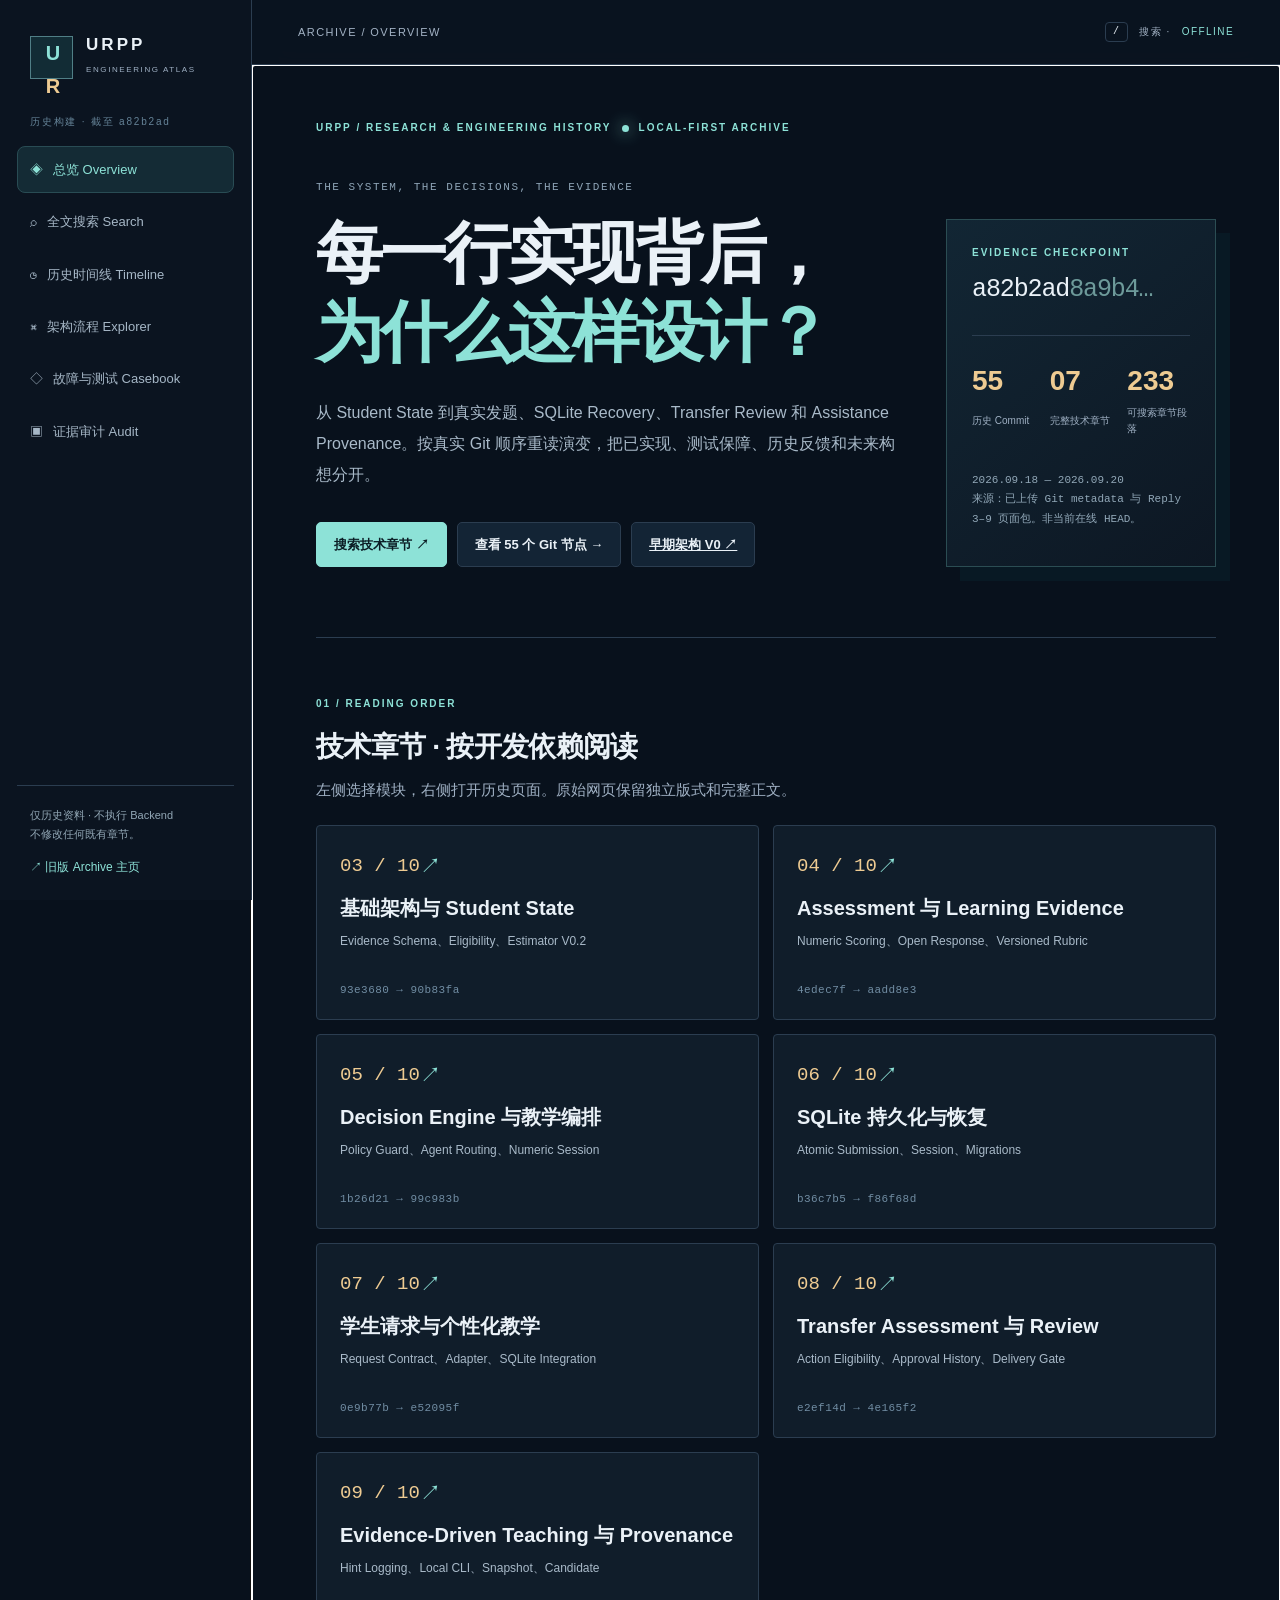
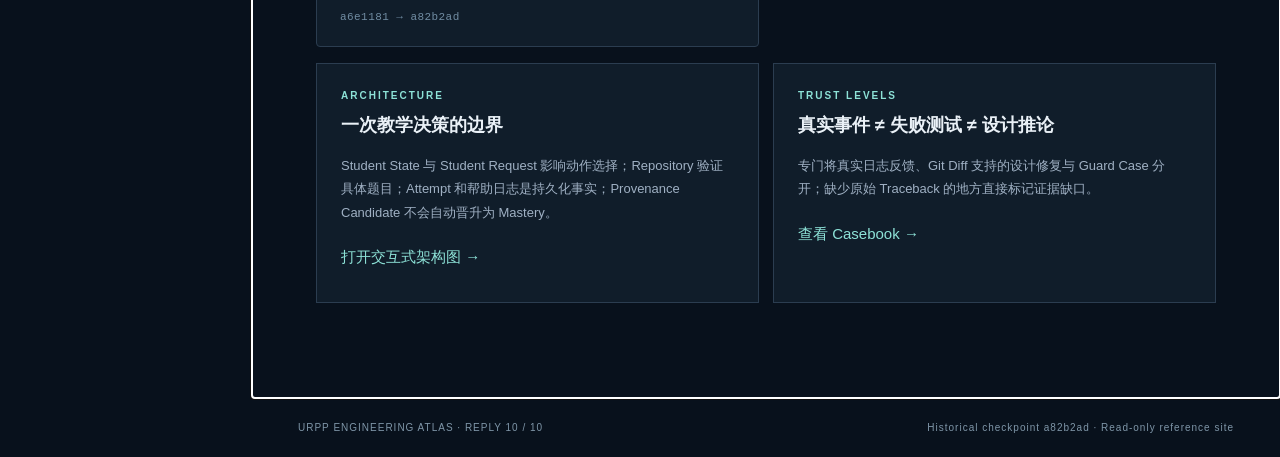
==== engineering-archive/atlas/index.html @ 7a7aff9f "docs: archive URPP engineering history and atlas" ====
<!doctype html><html lang="zh-CN"><head><meta charset="utf-8"><meta name="viewport" content="width=device-width, initial-scale=1"><meta name="color-scheme" content="dark"><title>URPP · Engineering Atlas</title><link rel="stylesheet" href="site.css"></head><body>
<a class="skip" href="#workspace">跳至正文</a>
<div class="app-shell"><aside class="rail" aria-label="主导航"><a class="brand" href="#overview"><span class="brand-mark">U<span>R</span></span><span><strong>URPP</strong><small>ENGINEERING ATLAS</small></span></a><div class="rail-caption">历史构建 · 截至 a82b2ad</div><nav id="side-nav"><a href="#overview" data-view="overview" aria-current="page">◈ <span>总览 Overview</span></a><a href="#search" data-view="search">⌕ <span>全文搜索 Search</span></a><a href="#timeline" data-view="timeline">◷ <span>历史时间线 Timeline</span></a><a href="#architecture" data-view="architecture">⌘ <span>架构流程 Explorer</span></a><a href="#casebook" data-view="casebook">◇ <span>故障与测试 Casebook</span></a><a href="#audit" data-view="audit">▣ <span>证据审计 Audit</span></a></nav><div class="rail-bottom"><div class="rail-note">仅历史资料 · 不执行 Backend<br>不修改任何既有章节。</div><a class="classic" href="../index.html">↗ 旧版 Archive 主页</a></div></aside>
<div class="content-shell"><header class="toolbar"><button id="menu-toggle" class="icon-button" aria-label="打开导航">☰</button><div id="breadcrumb">ARCHIVE / OVERVIEW</div><div class="toolbar-right"><kbd>/</kbd> 搜索 · <span id="atlas-status">OFFLINE</span></div></header><main id="workspace" tabindex="-1"><section class="view" id="view-overview"><div class="eyebrow">URPP / RESEARCH & ENGINEERING HISTORY <span class="status-dot"></span> LOCAL-FIRST ARCHIVE</div><div class="hero"><div><p class="super-title">THE SYSTEM, THE DECISIONS, THE EVIDENCE</p><h1>每一行实现背后，<br><em>为什么这样设计？</em></h1><p class="lead">从 Student State 到真实发题、SQLite Recovery、Transfer Review 和 Assistance Provenance。按真实 Git 顺序重读演变，把已实现、测试保障、历史反馈和未来构想分开。</p><div class="hero-buttons"><button class="button primary" data-jump="search">搜索技术章节 ↗</button><button class="button secondary" data-jump="timeline">查看 55 个 Git 节点 →</button><a class="button secondary" href="../pages/early-architecture.html" target="_blank" rel="noopener">早期架构 V0 ↗</a></div></div><div class="hero-aside"><div class="run-label">EVIDENCE CHECKPOINT</div><div class="sha">a82b2ad<span>8a9b4…</span></div><div class="stats"><div><b>55</b><span>历史 Commit</span></div><div><b>07</b><span>完整技术章节</span></div><div><b id="sections-stat">—</b><span>可搜索章节段落</span></div></div><p>2026.09.18 — 2026.09.20<br>来源：已上传 Git metadata 与 Reply 3–9 页面包。非当前在线 HEAD。</p></div></div><div class="section-title"><span>01 / READING ORDER</span><h2>技术章节 · 按开发依赖阅读</h2><p>左侧选择模块，右侧打开历史页面。原始网页保留独立版式和完整正文。</p></div><div class="chapter-grid" id="chapter-grid"></div><div class="two-column bottom-panels"><section class="panel"><div class="panel-kicker">ARCHITECTURE</div><h3>一次教学决策的边界</h3><p>Student State 与 Student Request 影响动作选择；Repository 验证具体题目；Attempt 和帮助日志是持久化事实；Provenance Candidate 不会自动晋升为 Mastery。</p><button class="link-button" data-jump="architecture">打开交互式架构图 →</button></section><section class="panel"><div class="panel-kicker">TRUST LEVELS</div><h3>真实事件 ≠ 失败测试 ≠ 设计推论</h3><p>专门将真实日志反馈、Git Diff 支持的设计修复与 Guard Case 分开；缺少原始 Traceback 的地方直接标记证据缺口。</p><button class="link-button" data-jump="casebook">查看 Casebook →</button></section></div></section>
<section class="view" id="view-search" hidden><div class="page-heading"><span>02 / CROSS-CHAPTER SEARCH</span><h1>检索七篇技术手册</h1><p>在本地预构建的 Markdown 搜索索引中查找 Commit、函数名、错误和设计理由。无需服务器、联网或浏览器读取本地文件。</p></div><label class="search-box" for="global-search"><span aria-hidden="true">⌕</span><input id="global-search" type="search" autocomplete="off" placeholder="例如：assistance_level_unknown / migration / reviewer / as_of"/><kbd>Enter</kbd></label><div class="filter-row" id="search-filters"></div><div class="search-meta" id="search-meta" aria-live="polite"></div><div class="search-results" id="search-results"></div></section>
<section class="view" id="view-timeline" hidden><div class="page-heading"><span>03 / HISTORICAL CHECKPOINTS</span><h1>55 次提交，按发生顺序</h1><p>来自你本地导出的 Git 元数据。日期和 Commit Subject 是 Git 记录；这条时间线不能证明每个提交都经历了真实用户运行。</p></div><div class="filter-row" id="timeline-filters"></div><div class="timeline" id="timeline-items"></div></section>
<section class="view" id="view-architecture" hidden><div class="page-heading"><span>04 / EXECUTION & TRUST</span><h1>Architecture Explorer</h1><p>点击每个节点查看输入、持久化状态和不能跨越的证据边界。连线展示概念性数据流，并非运行时调用图或 13E 所有函数的精确调用顺序。</p></div><div class="flow-canvas"><div class="flow-title">TEACHING LOOP <span>CONCEPTUAL MAP · NOT AN EXECUTABLE TRACE</span></div><div class="flow-stack" id="flow-stack"></div><div class="flow-explain" id="flow-explain" aria-live="polite"></div></div><div class="panel limitation"><h3>当前历史能力边界</h3><p>底层 Recoverable Session 可以从持久化数据恢复，但本地 CLI 拒绝重开已有 SQLite 文件。Review 应用能够保存审批历史，然而 Transfer Delivery Gate 在本历史节点仍未接入可信批准来源。SHA-256 检查来源一致性，不等于身份认证或独立学习证明。</p></div></section>
<section class="view" id="view-casebook" hidden><div class="page-heading"><span>05 / FAILURE ANALYSIS</span><h1>故障与防护案例</h1><p>故障标签表示证据类型，不把被构造出来的测试故障当成生产事故。完整的源码细节请进入对应技术章节。</p></div><div class="filter-row" id="case-filters"></div><div class="cases" id="cases"></div></section>
<section class="view" id="view-audit" hidden><div class="page-heading"><span>06 / EVIDENCE AUDIT</span><h1>历史资料能证明什么？</h1><p>本页基于已上传压缩包作文件和索引级检查；没有重新运行你的 Mac Backend、也没有读取实际学生数据库。</p></div><div class="audit-summary" id="audit-summary"></div><div class="section-title"><span>SOURCE INVENTORY</span><h2>逐章来源和局限</h2></div><div id="audit-table"></div><div class="panel audit-warnings"><h3>目前不能据此宣称的能力</h3><div id="audit-warnings"></div></div><div class="panel"><h3>如何独立复核</h3><p>打开对应章节的 Source Index，按 Git Commit、历史 ZIP 路径和测试文件追溯。索引缺失或较简略时，应直接对照原始 Source Pack 和历史提交。文件散列只能检测内容变化，不能授予真人 Reviewer 权限。</p><p><a href="audit.json" target="_blank" rel="noopener">查看 Reply 10 JSON 审计清单 ↗</a></p></div></section>
<section class="view" id="view-reader" hidden><div class="reader-bar"><button class="button secondary" id="reader-back">← 返回</button><div><div class="reader-overline">TECHNICAL CHAPTER · ORIGINAL FILE</div><h2 id="reader-title">—</h2></div><a id="reader-tab" href="#" target="_blank" rel="noopener">在新标签页打开 ↗</a></div><div class="reader-links" id="reader-links"></div><div class="iframe-wrap"><iframe id="reader-frame" title="URPP 技术章节阅读器" loading="lazy"></iframe></div><div class="reader-footer">嵌入原有完整 HTML 章节，不重写或覆盖原文章。章节内部的“返回主页”仍指向旧版 Archive；使用本阅读器上方的“返回”可回到 Atlas。</div></section></main><footer class="footer"><span>URPP ENGINEERING ATLAS · REPLY 10 / 10</span><span>Historical checkpoint a82b2ad · Read-only reference site</span></footer></div></div><script src="data.js"></script><script src="site.js"></script></body></html>
---- engineering-archive/atlas/site.css ----
:root{color-scheme:dark;--bg:#08111c;--rail:#0b1420;--surface:#101d2a;--surface2:#152537;--stroke:#2b3d50;--ink:#eaf1f7;--muted:#9fb0c3;--accent:#8de2d7;--gold:#eecb92;--blue:#88b9fa;--paper:#f3f8fb}*{box-sizing:border-box}html{scroll-behavior:smooth}body{margin:0;background:var(--bg);color:var(--ink);font:15px/1.65 -apple-system,BlinkMacSystemFont,"Segoe UI","Noto Sans CJK SC",Arial,sans-serif}button,input{font:inherit}button,a{ -webkit-tap-highlight-color:transparent}a{color:var(--accent)}a:focus-visible,button:focus-visible,input:focus-visible{outline:2px solid var(--accent);outline-offset:4px}button{cursor:pointer}.skip{position:absolute;left:-999px}.skip:focus{left:12px;top:12px;z-index:999}.app-shell{display:grid;grid-template-columns:252px minmax(0,1fr);min-height:100vh}.rail{position:sticky;top:0;height:100vh;border-right:1px solid var(--stroke);background:var(--rail);display:flex;flex-direction:column;padding:30px 17px 22px;z-index:20}.brand{display:flex;align-items:center;gap:13px;text-decoration:none;color:var(--ink);padding:5px 13px 34px}.brand-mark{display:grid;place-items:center;width:43px;height:43px;border:1px solid #507f86;background:#122c35;color:var(--accent);font-weight:900;font-size:20px;letter-spacing:-3px}.brand-mark span{color:var(--gold)}.brand strong{display:block;font-size:17px;letter-spacing:.18em;line-height:1.2}.brand small{font-size:8px;color:var(--muted);letter-spacing:.20em}.rail-caption{color:#658397;font-size:10px;letter-spacing:.18em;padding:0 13px 15px}.rail nav{display:grid;gap:5px}.rail nav a{display:flex;align-items:center;gap:10px;text-decoration:none;color:#a6b7c6;padding:12px 12px;border:1px solid transparent;border-radius:8px;font-size:13px}.rail nav a:hover,.rail nav a[aria-current=page]{background:#142b35;border-color:#294c54;color:var(--accent)}.rail nav a:first-letter{font-size:20px}.rail-bottom{margin-top:auto;border-top:1px solid var(--stroke);padding:20px 13px 0}.rail-note{font-size:11px;line-height:1.7;color:#92a7b5}.classic{display:block;margin-top:15px;font-size:12px;text-decoration:none}.content-shell{min-width:0}.toolbar{height:65px;position:sticky;top:0;z-index:10;background:#0a1420ec;backdrop-filter:blur(18px);border-bottom:1px solid var(--stroke);display:flex;align-items:center;justify-content:space-between;padding:0 46px;color:#a3b3c5;font-size:11px;letter-spacing:.13em}.toolbar-right{display:flex;gap:11px;align-items:center;font-size:10px}.toolbar-right kbd{border:1px solid var(--stroke);border-radius:4px;padding:1px 7px;color:var(--ink)}#atlas-status{color:var(--accent)}.icon-button{display:none;background:none;border:0;color:var(--ink);font-size:19px}main{max-width:1540px;margin:auto;min-height:calc(100vh - 120px);padding:55px clamp(24px,5vw,78px) 95px}.view[hidden]{display:none}.eyebrow,.page-heading>span,.section-title>span,.panel-kicker,.run-label,.flow-title,.reader-overline{font-size:10px;font-weight:700;letter-spacing:.20em;color:var(--accent)}.eyebrow{display:flex;gap:10px;align-items:center}.status-dot{width:7px;height:7px;background:var(--accent);box-shadow:0 0 16px var(--accent);border-radius:50%}.hero{display:grid;grid-template-columns:minmax(0,1.4fr) minmax(270px,.6fr);gap:45px;align-items:end;padding:30px 0 70px;border-bottom:1px solid var(--stroke)}.super-title{font-size:11px;letter-spacing:.14em;color:#8fa5b7;font-family:ui-monospace,Menlo,monospace}.hero h1{font-size:clamp(39px,5.2vw,75px);line-height:1.19;letter-spacing:-.045em;margin:18px 0 25px;font-weight:760}.hero h1 em{font-style:normal;color:var(--accent)}.lead{font-size:16px;max-width:700px;color:#a9bac9;line-height:1.95}.hero-buttons{display:flex;flex-wrap:wrap;gap:10px;margin-top:31px}.button{border-radius:5px;padding:11px 17px;font-size:13px;font-weight:650;border:1px solid var(--stroke)}.primary{background:var(--accent);color:#0b1d25;border-color:var(--accent)}.secondary{background:#132435;color:var(--ink)}.button:hover{filter:brightness(1.12)}.hero-aside{border:1px solid #2b4d53;background:linear-gradient(140deg,#122634,#0d1723);padding:25px;box-shadow:14px 14px 0 #081924}.sha{font:25px/1.5 ui-monospace,Menlo,monospace;color:var(--ink);letter-spacing:-.045em;margin:9px 0 27px}.sha span{color:#6d9a9a}.stats{display:grid;grid-template-columns:repeat(3,1fr);gap:15px;border-top:1px solid var(--stroke);padding:22px 0}.stats>div{display:grid}.stats b{font-size:28px;font-weight:650;color:var(--gold)}.stats span{font-size:10px;color:var(--muted)}.hero-aside p{font:11px/1.8 ui-monospace,Menlo,monospace;color:#91a7b7}.section-title{margin:52px 0 22px}.section-title h2{font-size:28px;margin:9px 0 0;letter-spacing:-.025em}.section-title p{color:var(--muted);margin-top:8px}.chapter-grid{display:grid;grid-template-columns:repeat(2,minmax(0,1fr));gap:14px}.chapter-card{text-align:left;position:relative;border:1px solid var(--stroke);background:var(--surface);color:var(--ink);padding:23px;min-height:195px;display:flex;flex-direction:column;gap:10px;border-radius:4px;transition:transform .15s,border .15s}.chapter-card:hover{transform:translateY(-2px);border-color:#5ba9a6;background:#142838}.card-top{display:flex;justify-content:space-between;align-items:center}.card-no{font:19px ui-monospace,Menlo,monospace;color:var(--gold)}.card-arrow{font-size:21px;color:var(--accent)}.chapter-card h3{font-size:20px;line-height:1.4;margin:1px 0 0}.chapter-card p{color:#a9bac9;font-size:12px;margin:0}.chapter-card small{color:#718da3;letter-spacing:.04em;margin-top:auto;font:11px ui-monospace,Menlo,monospace}.two-column{display:grid;grid-template-columns:repeat(2,minmax(0,1fr));gap:14px}.bottom-panels{margin-top:16px}.panel{border:1px solid var(--stroke);background:var(--surface);padding:24px}.panel h3{font-size:18px;margin:7px 0 10px}.panel p{color:var(--muted);font-size:13px;line-height:1.8}.link-button{border:0;background:none;color:var(--accent);padding:8px 0;text-align:left}.page-heading{margin:0 0 28px;max-width:840px}.page-heading h1{font-size:clamp(31px,4.1vw,54px);letter-spacing:-.045em;line-height:1.2;margin:12px 0 15px}.page-heading p{color:var(--muted);font-size:15px}.search-box{display:flex;align-items:center;border:1px solid #508e8d;background:#122736;padding:12px 20px;gap:15px;margin:28px 0 15px}.search-box span{font-size:28px;color:var(--accent)}.search-box input{flex:1;width:0;color:var(--ink);background:none;border:0;outline:none;font-size:16px}.search-box kbd{font-size:10px;color:#7893a4}.filter-row{display:flex;flex-wrap:wrap;gap:7px;margin:15px 0 26px}.chip{color:#bac9d5;background:transparent;border:1px solid var(--stroke);border-radius:40px;padding:7px 12px;font-size:11px}.chip.selected,.chip:hover{background:#18343f;color:var(--accent);border-color:#558f8c}.search-meta{font-size:12px;color:var(--muted);margin:15px 0}.search-results,.cases,.timeline{display:grid;gap:12px}.result,.commit-row,.case{border:1px solid var(--stroke);background:var(--surface);border-radius:3px;padding:20px 23px}.result{display:grid;gap:6px;text-align:left;color:inherit;width:100%}.result:hover,.commit-row:hover{border-color:#558f8c}.result .tag,.commit-row .tag,.case .tag{font:11px ui-monospace,Menlo,monospace;color:var(--accent)}.result h3{font-size:18px;margin:0}.result p{font-size:12px;line-height:1.7;color:#9fb2c4;margin:0;overflow-wrap:anywhere}.result mark{background:#38564e;color:#fff;padding:0 2px}.empty{color:var(--muted);border:1px dashed var(--stroke);padding:28px}.commit-row{display:grid;grid-template-columns:125px minmax(0,1fr) 90px;align-items:center;gap:18px;text-align:left;width:100%;color:inherit}.commit-row time,.commit-row code{font:11px ui-monospace,Menlo,monospace;color:var(--gold)}.commit-row .subject{font-size:13px;overflow-wrap:anywhere}.commit-row .chapter-label{font-size:11px;color:var(--accent);text-align:right}.flow-canvas{border:1px solid #345361;background:radial-gradient(circle at 80% 0,#193341,#111e2c 55%);padding:25px}.flow-title{display:flex;justify-content:space-between;gap:14px;color:var(--gold)}.flow-title span{font-size:9px;color:#8b9ba9}.flow-stack{display:grid;grid-template-columns:repeat(3,minmax(0,1fr));gap:17px;margin:25px 0}.flow-node{display:flex;flex-direction:column;gap:5px;min-height:103px;text-align:left;color:var(--ink);padding:18px;border:1px solid var(--stroke);background:#0d1b29}.flow-node:hover,.flow-node.selected{border-color:var(--accent);box-shadow:0 0 0 1px #244e52}.flow-node b{font-size:14px}.flow-node small{font-size:10px;color:#88a3b8}.flow-node .node-type{font:10px ui-monospace,Menlo,monospace;color:var(--accent)}.flow-explain{border-top:1px solid var(--stroke);padding-top:18px;color:#b6c4d2;min-height:145px}.flow-explain h3{margin:0 0 8px;color:var(--ink)}.flow-explain p{margin:0 0 10px}.flow-explain a{font-size:12px}.limitation{margin-top:18px;border-left:3px solid var(--gold)}.case h3{font-size:19px;margin:8px 0}.case p{font-size:13px;color:#acbed0}.case dl{display:grid;grid-template-columns:120px 1fr;gap:9px;font-size:12px}.case dt{color:var(--gold)}.case dd{margin:0;color:#aabbc9}.case a{font-size:12px}.audit-summary{display:grid;grid-template-columns:repeat(3,1fr);gap:12px}.audit-summary .panel strong{font:31px ui-monospace,Menlo,monospace;color:var(--gold)}.audit-summary .panel span{display:block;color:var(--muted);font-size:12px}.audit-table{border:1px solid var(--stroke)}.audit-row{padding:14px 17px;border-bottom:1px solid var(--stroke);display:grid;grid-template-columns:54px minmax(0,1fr) minmax(0,.8fr);gap:15px;align-items:center;font-size:12px}.audit-row:last-child{border-bottom:none}.audit-row strong{color:var(--gold)}.audit-row a{color:var(--accent);overflow-wrap:anywhere}.audit-warnings{margin:18px 0}.audit-warnings li{color:var(--muted);margin:9px 0}.reader-bar{display:flex;align-items:center;gap:19px;flex-wrap:wrap;border-bottom:1px solid var(--stroke);padding-bottom:21px}.reader-bar h2{margin:3px 0;font-size:19px}.reader-bar a{margin-left:auto;font-size:12px}.reader-links{display:flex;flex-wrap:wrap;gap:12px;padding:15px 0;font-size:12px}.iframe-wrap{background:#fff;border:1px solid var(--stroke);height:calc(100vh - 245px);min-height:580px}iframe{width:100%;height:100%;border:0}.reader-footer{font-size:11px;color:#8ea5b7;margin:13px 0}.footer{border-top:1px solid var(--stroke);display:flex;justify-content:space-between;padding:21px 46px;gap:10px;flex-wrap:wrap;font-size:10px;letter-spacing:.1em;color:#7f96a8}@media(max-width:1100px){.hero{grid-template-columns:1fr}.hero-aside{max-width:650px}.rail{width:220px}.app-shell{grid-template-columns:220px minmax(0,1fr)}.chapter-grid{grid-template-columns:1fr}}@media(max-width:760px){.app-shell{display:block}.rail{position:fixed;left:0;top:0;width:252px;transform:translateX(-105%);transition:transform .2s;box-shadow:15px 0 40px #03070b88}.rail.open{transform:none}.icon-button{display:block}.toolbar{padding:0 17px;height:55px}.toolbar-right{font-size:9px}main{padding:30px 20px 65px}.hero{padding-bottom:42px}.hero h1{font-size:39px}.two-column,.audit-summary{grid-template-columns:1fr}.flow-stack{grid-template-columns:1fr 1fr}.commit-row{grid-template-columns:1fr;gap:6px}.commit-row .chapter-label{text-align:left}.audit-row{grid-template-columns:1fr;gap:4px}.reader-bar a{margin-left:0}.iframe-wrap{height:calc(100vh - 200px)}.footer{padding:16px 20px}}
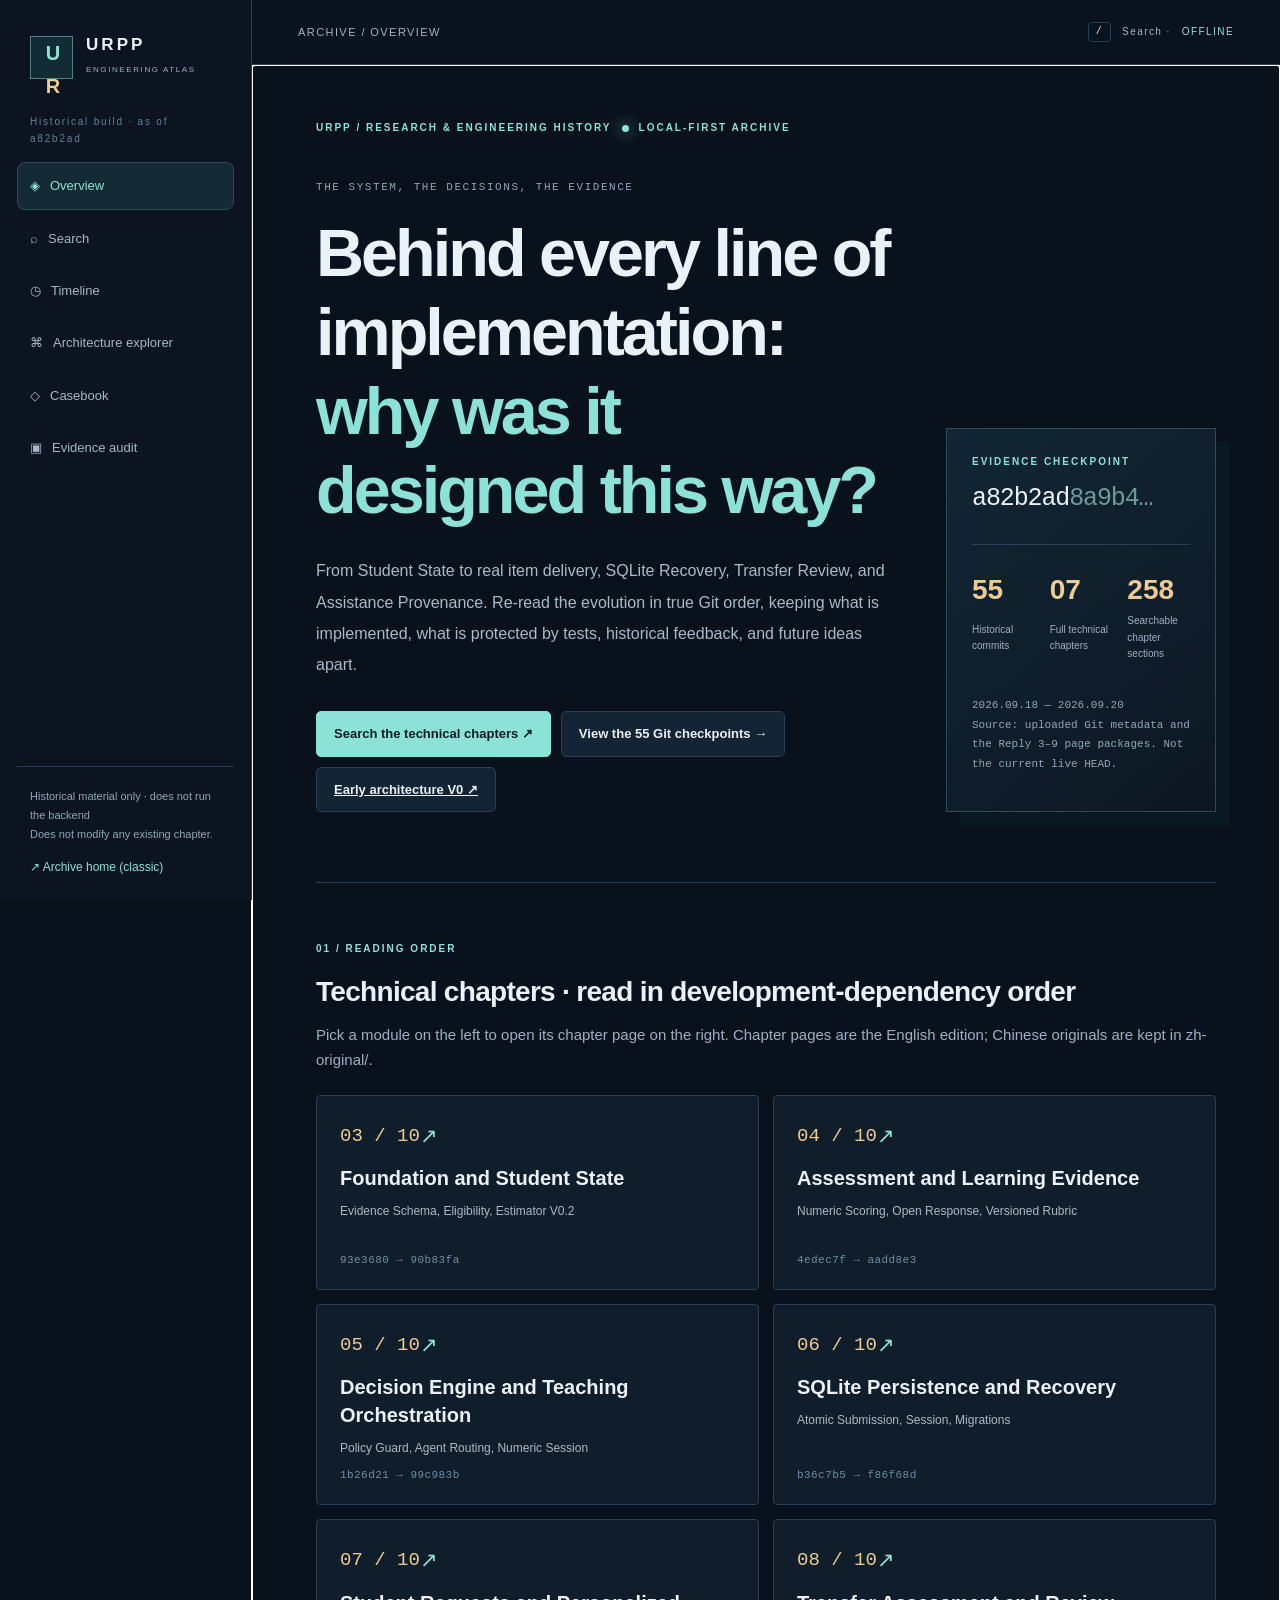
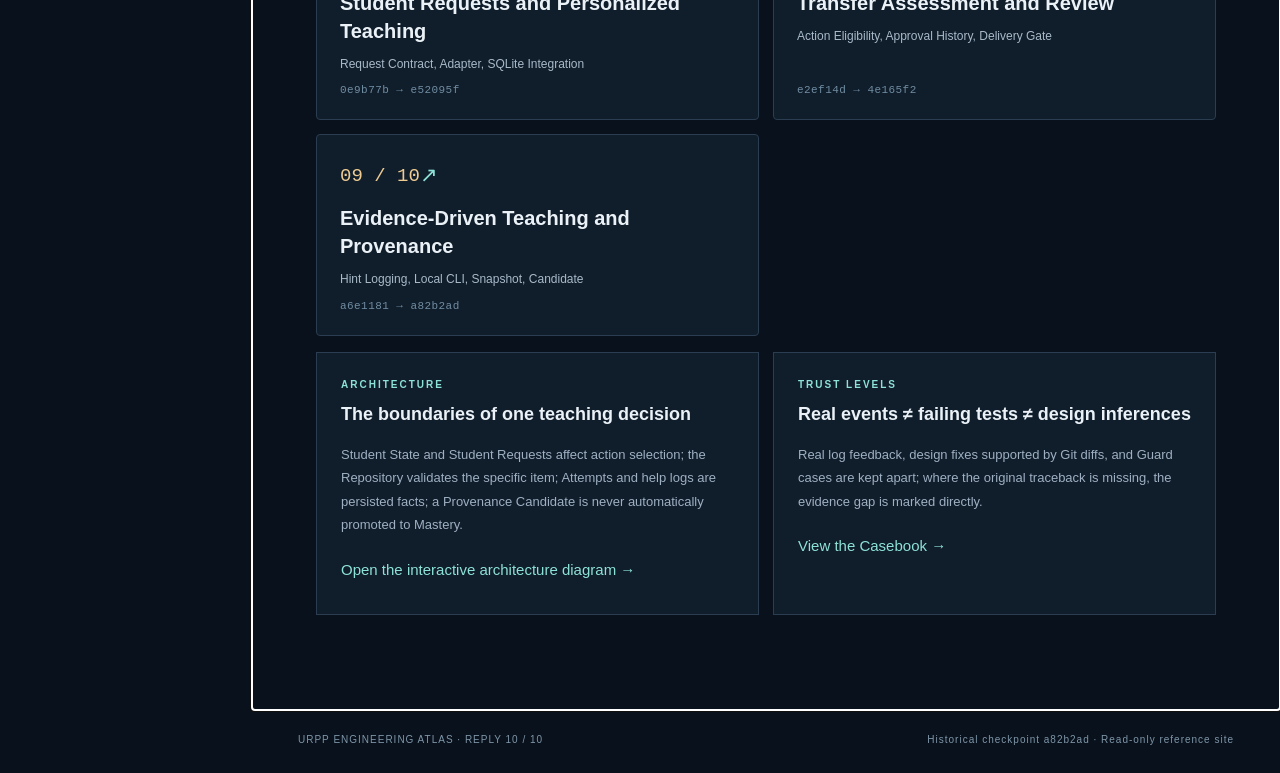
==== commit eb0930b0: "docs: translate the engineering archive to English and rebuild chapter pages Co-Authored-By: Claude " ====
--- a/engineering-archive/atlas/index.html
+++ b/engineering-archive/atlas/index.html
@@ -1,10 +1,10 @@
-<!doctype html><html lang="zh-CN"><head><meta charset="utf-8"><meta name="viewport" content="width=device-width, initial-scale=1"><meta name="color-scheme" content="dark"><title>URPP · Engineering Atlas</title><link rel="stylesheet" href="site.css"></head><body>
-<a class="skip" href="#workspace">跳至正文</a>
-<div class="app-shell"><aside class="rail" aria-label="主导航"><a class="brand" href="#overview"><span class="brand-mark">U<span>R</span></span><span><strong>URPP</strong><small>ENGINEERING ATLAS</small></span></a><div class="rail-caption">历史构建 · 截至 a82b2ad</div><nav id="side-nav"><a href="#overview" data-view="overview" aria-current="page">◈ <span>总览 Overview</span></a><a href="#search" data-view="search">⌕ <span>全文搜索 Search</span></a><a href="#timeline" data-view="timeline">◷ <span>历史时间线 Timeline</span></a><a href="#architecture" data-view="architecture">⌘ <span>架构流程 Explorer</span></a><a href="#casebook" data-view="casebook">◇ <span>故障与测试 Casebook</span></a><a href="#audit" data-view="audit">▣ <span>证据审计 Audit</span></a></nav><div class="rail-bottom"><div class="rail-note">仅历史资料 · 不执行 Backend<br>不修改任何既有章节。</div><a class="classic" href="../index.html">↗ 旧版 Archive 主页</a></div></aside>
-<div class="content-shell"><header class="toolbar"><button id="menu-toggle" class="icon-button" aria-label="打开导航">☰</button><div id="breadcrumb">ARCHIVE / OVERVIEW</div><div class="toolbar-right"><kbd>/</kbd> 搜索 · <span id="atlas-status">OFFLINE</span></div></header><main id="workspace" tabindex="-1"><section class="view" id="view-overview"><div class="eyebrow">URPP / RESEARCH & ENGINEERING HISTORY <span class="status-dot"></span> LOCAL-FIRST ARCHIVE</div><div class="hero"><div><p class="super-title">THE SYSTEM, THE DECISIONS, THE EVIDENCE</p><h1>每一行实现背后，<br><em>为什么这样设计？</em></h1><p class="lead">从 Student State 到真实发题、SQLite Recovery、Transfer Review 和 Assistance Provenance。按真实 Git 顺序重读演变，把已实现、测试保障、历史反馈和未来构想分开。</p><div class="hero-buttons"><button class="button primary" data-jump="search">搜索技术章节 ↗</button><button class="button secondary" data-jump="timeline">查看 55 个 Git 节点 →</button><a class="button secondary" href="../pages/early-architecture.html" target="_blank" rel="noopener">早期架构 V0 ↗</a></div></div><div class="hero-aside"><div class="run-label">EVIDENCE CHECKPOINT</div><div class="sha">a82b2ad<span>8a9b4…</span></div><div class="stats"><div><b>55</b><span>历史 Commit</span></div><div><b>07</b><span>完整技术章节</span></div><div><b id="sections-stat">—</b><span>可搜索章节段落</span></div></div><p>2026.09.18 — 2026.09.20<br>来源：已上传 Git metadata 与 Reply 3–9 页面包。非当前在线 HEAD。</p></div></div><div class="section-title"><span>01 / READING ORDER</span><h2>技术章节 · 按开发依赖阅读</h2><p>左侧选择模块，右侧打开历史页面。原始网页保留独立版式和完整正文。</p></div><div class="chapter-grid" id="chapter-grid"></div><div class="two-column bottom-panels"><section class="panel"><div class="panel-kicker">ARCHITECTURE</div><h3>一次教学决策的边界</h3><p>Student State 与 Student Request 影响动作选择；Repository 验证具体题目；Attempt 和帮助日志是持久化事实；Provenance Candidate 不会自动晋升为 Mastery。</p><button class="link-button" data-jump="architecture">打开交互式架构图 →</button></section><section class="panel"><div class="panel-kicker">TRUST LEVELS</div><h3>真实事件 ≠ 失败测试 ≠ 设计推论</h3><p>专门将真实日志反馈、Git Diff 支持的设计修复与 Guard Case 分开；缺少原始 Traceback 的地方直接标记证据缺口。</p><button class="link-button" data-jump="casebook">查看 Casebook →</button></section></div></section>
-<section class="view" id="view-search" hidden><div class="page-heading"><span>02 / CROSS-CHAPTER SEARCH</span><h1>检索七篇技术手册</h1><p>在本地预构建的 Markdown 搜索索引中查找 Commit、函数名、错误和设计理由。无需服务器、联网或浏览器读取本地文件。</p></div><label class="search-box" for="global-search"><span aria-hidden="true">⌕</span><input id="global-search" type="search" autocomplete="off" placeholder="例如：assistance_level_unknown / migration / reviewer / as_of"/><kbd>Enter</kbd></label><div class="filter-row" id="search-filters"></div><div class="search-meta" id="search-meta" aria-live="polite"></div><div class="search-results" id="search-results"></div></section>
-<section class="view" id="view-timeline" hidden><div class="page-heading"><span>03 / HISTORICAL CHECKPOINTS</span><h1>55 次提交，按发生顺序</h1><p>来自你本地导出的 Git 元数据。日期和 Commit Subject 是 Git 记录；这条时间线不能证明每个提交都经历了真实用户运行。</p></div><div class="filter-row" id="timeline-filters"></div><div class="timeline" id="timeline-items"></div></section>
-<section class="view" id="view-architecture" hidden><div class="page-heading"><span>04 / EXECUTION & TRUST</span><h1>Architecture Explorer</h1><p>点击每个节点查看输入、持久化状态和不能跨越的证据边界。连线展示概念性数据流，并非运行时调用图或 13E 所有函数的精确调用顺序。</p></div><div class="flow-canvas"><div class="flow-title">TEACHING LOOP <span>CONCEPTUAL MAP · NOT AN EXECUTABLE TRACE</span></div><div class="flow-stack" id="flow-stack"></div><div class="flow-explain" id="flow-explain" aria-live="polite"></div></div><div class="panel limitation"><h3>当前历史能力边界</h3><p>底层 Recoverable Session 可以从持久化数据恢复，但本地 CLI 拒绝重开已有 SQLite 文件。Review 应用能够保存审批历史，然而 Transfer Delivery Gate 在本历史节点仍未接入可信批准来源。SHA-256 检查来源一致性，不等于身份认证或独立学习证明。</p></div></section>
-<section class="view" id="view-casebook" hidden><div class="page-heading"><span>05 / FAILURE ANALYSIS</span><h1>故障与防护案例</h1><p>故障标签表示证据类型，不把被构造出来的测试故障当成生产事故。完整的源码细节请进入对应技术章节。</p></div><div class="filter-row" id="case-filters"></div><div class="cases" id="cases"></div></section>
-<section class="view" id="view-audit" hidden><div class="page-heading"><span>06 / EVIDENCE AUDIT</span><h1>历史资料能证明什么？</h1><p>本页基于已上传压缩包作文件和索引级检查；没有重新运行你的 Mac Backend、也没有读取实际学生数据库。</p></div><div class="audit-summary" id="audit-summary"></div><div class="section-title"><span>SOURCE INVENTORY</span><h2>逐章来源和局限</h2></div><div id="audit-table"></div><div class="panel audit-warnings"><h3>目前不能据此宣称的能力</h3><div id="audit-warnings"></div></div><div class="panel"><h3>如何独立复核</h3><p>打开对应章节的 Source Index，按 Git Commit、历史 ZIP 路径和测试文件追溯。索引缺失或较简略时，应直接对照原始 Source Pack 和历史提交。文件散列只能检测内容变化，不能授予真人 Reviewer 权限。</p><p><a href="audit.json" target="_blank" rel="noopener">查看 Reply 10 JSON 审计清单 ↗</a></p></div></section>
-<section class="view" id="view-reader" hidden><div class="reader-bar"><button class="button secondary" id="reader-back">← 返回</button><div><div class="reader-overline">TECHNICAL CHAPTER · ORIGINAL FILE</div><h2 id="reader-title">—</h2></div><a id="reader-tab" href="#" target="_blank" rel="noopener">在新标签页打开 ↗</a></div><div class="reader-links" id="reader-links"></div><div class="iframe-wrap"><iframe id="reader-frame" title="URPP 技术章节阅读器" loading="lazy"></iframe></div><div class="reader-footer">嵌入原有完整 HTML 章节，不重写或覆盖原文章。章节内部的“返回主页”仍指向旧版 Archive；使用本阅读器上方的“返回”可回到 Atlas。</div></section></main><footer class="footer"><span>URPP ENGINEERING ATLAS · REPLY 10 / 10</span><span>Historical checkpoint a82b2ad · Read-only reference site</span></footer></div></div><script src="data.js"></script><script src="site.js"></script></body></html>+<!doctype html><html lang="en"><head><meta charset="utf-8"><meta name="viewport" content="width=device-width, initial-scale=1"><meta name="color-scheme" content="dark"><title>URPP · Engineering Atlas</title><link rel="stylesheet" href="site.css"></head><body>
+<a class="skip" href="#workspace">Skip to content</a>
+<div class="app-shell"><aside class="rail" aria-label="Main navigation"><a class="brand" href="#overview"><span class="brand-mark">U<span>R</span></span><span><strong>URPP</strong><small>ENGINEERING ATLAS</small></span></a><div class="rail-caption">Historical build · as of a82b2ad</div><nav id="side-nav"><a href="#overview" data-view="overview" aria-current="page">◈ <span>Overview</span></a><a href="#search" data-view="search">⌕ <span>Search</span></a><a href="#timeline" data-view="timeline">◷ <span>Timeline</span></a><a href="#architecture" data-view="architecture">⌘ <span>Architecture explorer</span></a><a href="#casebook" data-view="casebook">◇ <span>Casebook</span></a><a href="#audit" data-view="audit">▣ <span>Evidence audit</span></a></nav><div class="rail-bottom"><div class="rail-note">Historical material only · does not run the backend<br>Does not modify any existing chapter.</div><a class="classic" href="../index.html">↗ Archive home (classic)</a></div></aside>
+<div class="content-shell"><header class="toolbar"><button id="menu-toggle" class="icon-button" aria-label="Open navigation">☰</button><div id="breadcrumb">ARCHIVE / OVERVIEW</div><div class="toolbar-right"><kbd>/</kbd> Search · <span id="atlas-status">OFFLINE</span></div></header><main id="workspace" tabindex="-1"><section class="view" id="view-overview"><div class="eyebrow">URPP / RESEARCH & ENGINEERING HISTORY <span class="status-dot"></span> LOCAL-FIRST ARCHIVE</div><div class="hero"><div><p class="super-title">THE SYSTEM, THE DECISIONS, THE EVIDENCE</p><h1>Behind every line of implementation:<br><em>why was it designed this way?</em></h1><p class="lead">From Student State to real item delivery, SQLite Recovery, Transfer Review, and Assistance Provenance. Re-read the evolution in true Git order, keeping what is implemented, what is protected by tests, historical feedback, and future ideas apart.</p><div class="hero-buttons"><button class="button primary" data-jump="search">Search the technical chapters ↗</button><button class="button secondary" data-jump="timeline">View the 55 Git checkpoints →</button><a class="button secondary" href="../pages/early-architecture.html" target="_blank" rel="noopener">Early architecture V0 ↗</a></div></div><div class="hero-aside"><div class="run-label">EVIDENCE CHECKPOINT</div><div class="sha">a82b2ad<span>8a9b4…</span></div><div class="stats"><div><b>55</b><span>Historical commits</span></div><div><b>07</b><span>Full technical chapters</span></div><div><b id="sections-stat">—</b><span>Searchable chapter sections</span></div></div><p>2026.09.18 — 2026.09.20<br>Source: uploaded Git metadata and the Reply 3–9 page packages. Not the current live HEAD.</p></div></div><div class="section-title"><span>01 / READING ORDER</span><h2>Technical chapters · read in development-dependency order</h2><p>Pick a module on the left to open its chapter page on the right. Chapter pages are the English edition; Chinese originals are kept in zh-original/.</p></div><div class="chapter-grid" id="chapter-grid"></div><div class="two-column bottom-panels"><section class="panel"><div class="panel-kicker">ARCHITECTURE</div><h3>The boundaries of one teaching decision</h3><p>Student State and Student Requests affect action selection; the Repository validates the specific item; Attempts and help logs are persisted facts; a Provenance Candidate is never automatically promoted to Mastery.</p><button class="link-button" data-jump="architecture">Open the interactive architecture diagram →</button></section><section class="panel"><div class="panel-kicker">TRUST LEVELS</div><h3>Real events ≠ failing tests ≠ design inferences</h3><p>Real log feedback, design fixes supported by Git diffs, and Guard cases are kept apart; where the original traceback is missing, the evidence gap is marked directly.</p><button class="link-button" data-jump="casebook">View the Casebook →</button></section></div></section>
+<section class="view" id="view-search" hidden><div class="page-heading"><span>02 / CROSS-CHAPTER SEARCH</span><h1>Search the seven technical handbooks</h1><p>Find commits, function names, errors, and design reasons in a locally prebuilt Markdown search index. No server, network, or browser file access needed.</p></div><label class="search-box" for="global-search"><span aria-hidden="true">⌕</span><input id="global-search" type="search" autocomplete="off" placeholder="e.g. assistance_level_unknown / migration / reviewer / as_of"/><kbd>Enter</kbd></label><div class="filter-row" id="search-filters"></div><div class="search-meta" id="search-meta" aria-live="polite"></div><div class="search-results" id="search-results"></div></section>
+<section class="view" id="view-timeline" hidden><div class="page-heading"><span>03 / HISTORICAL CHECKPOINTS</span><h1>55 commits, in order</h1><p>From your locally exported Git metadata. Dates and commit subjects are Git records; this timeline cannot prove every commit went through a real user run.</p></div><div class="filter-row" id="timeline-filters"></div><div class="timeline" id="timeline-items"></div></section>
+<section class="view" id="view-architecture" hidden><div class="page-heading"><span>04 / EXECUTION & TRUST</span><h1>Architecture Explorer</h1><p>Click each node to see its inputs, persisted state, and the evidence boundaries it cannot cross. Links show conceptual data flow, not a runtime call graph or the exact call order of every 13E function.</p></div><div class="flow-canvas"><div class="flow-title">TEACHING LOOP <span>CONCEPTUAL MAP · NOT AN EXECUTABLE TRACE</span></div><div class="flow-stack" id="flow-stack"></div><div class="flow-explain" id="flow-explain" aria-live="polite"></div></div><div class="panel limitation"><h3>Current historical capability boundaries</h3><p>The underlying Recoverable Session can recover from persisted data, but the local CLI refuses to reopen existing SQLite files. The Review application can store approval history, yet at this historical checkpoint the Transfer Delivery Gate is still not connected to a trusted approval source. SHA-256 checks source consistency; it is not identity authentication or proof of independent learning.</p></div></section>
+<section class="view" id="view-casebook" hidden><div class="page-heading"><span>05 / FAILURE ANALYSIS</span><h1>Failure and protection cases</h1><p>Failure labels show the type of evidence; constructed test failures are never treated as production incidents. See the matching technical chapter for full source details.</p></div><div class="filter-row" id="case-filters"></div><div class="cases" id="cases"></div></section>
+<section class="view" id="view-audit" hidden><div class="page-heading"><span>06 / EVIDENCE AUDIT</span><h1>What can the historical material prove?</h1><p>This page does file- and index-level checks on the uploaded archives; it did not re-run your Mac backend or read any real student database.</p></div><div class="audit-summary" id="audit-summary"></div><div class="section-title"><span>SOURCE INVENTORY</span><h2>Sources and limits by chapter</h2></div><div id="audit-table"></div><div class="panel audit-warnings"><h3>Capabilities that cannot be claimed from this</h3><div id="audit-warnings"></div></div><div class="panel"><h3>How to verify independently</h3><p>Open the chapter's Source Index and trace by Git commit, historical ZIP path, and test file. Where an index is missing or brief, compare directly against the original Source Pack and historical commits. A file hash only detects content changes; it cannot grant a human Reviewer permission.</p><p><a href="audit.json" target="_blank" rel="noopener">View the Reply 10 JSON audit list ↗</a></p></div></section>
+<section class="view" id="view-reader" hidden><div class="reader-bar"><button class="button secondary" id="reader-back">← Back</button><div><div class="reader-overline">TECHNICAL CHAPTER · ORIGINAL FILE</div><h2 id="reader-title">—</h2></div><a id="reader-tab" href="#" target="_blank" rel="noopener">Open in new tab ↗</a></div><div class="reader-links" id="reader-links"></div><div class="iframe-wrap"><iframe id="reader-frame" title="URPP technical chapter reader" loading="lazy"></iframe></div><div class="reader-footer">Embeds the full HTML chapter (English edition). The "Archive Home" link inside a chapter still points to the classic Archive; use "Back" above this reader to return to the Atlas.</div></section></main><footer class="footer"><span>URPP ENGINEERING ATLAS · REPLY 10 / 10</span><span>Historical checkpoint a82b2ad · Read-only reference site</span></footer></div></div><script src="data.js"></script><script src="site.js"></script></body></html>
